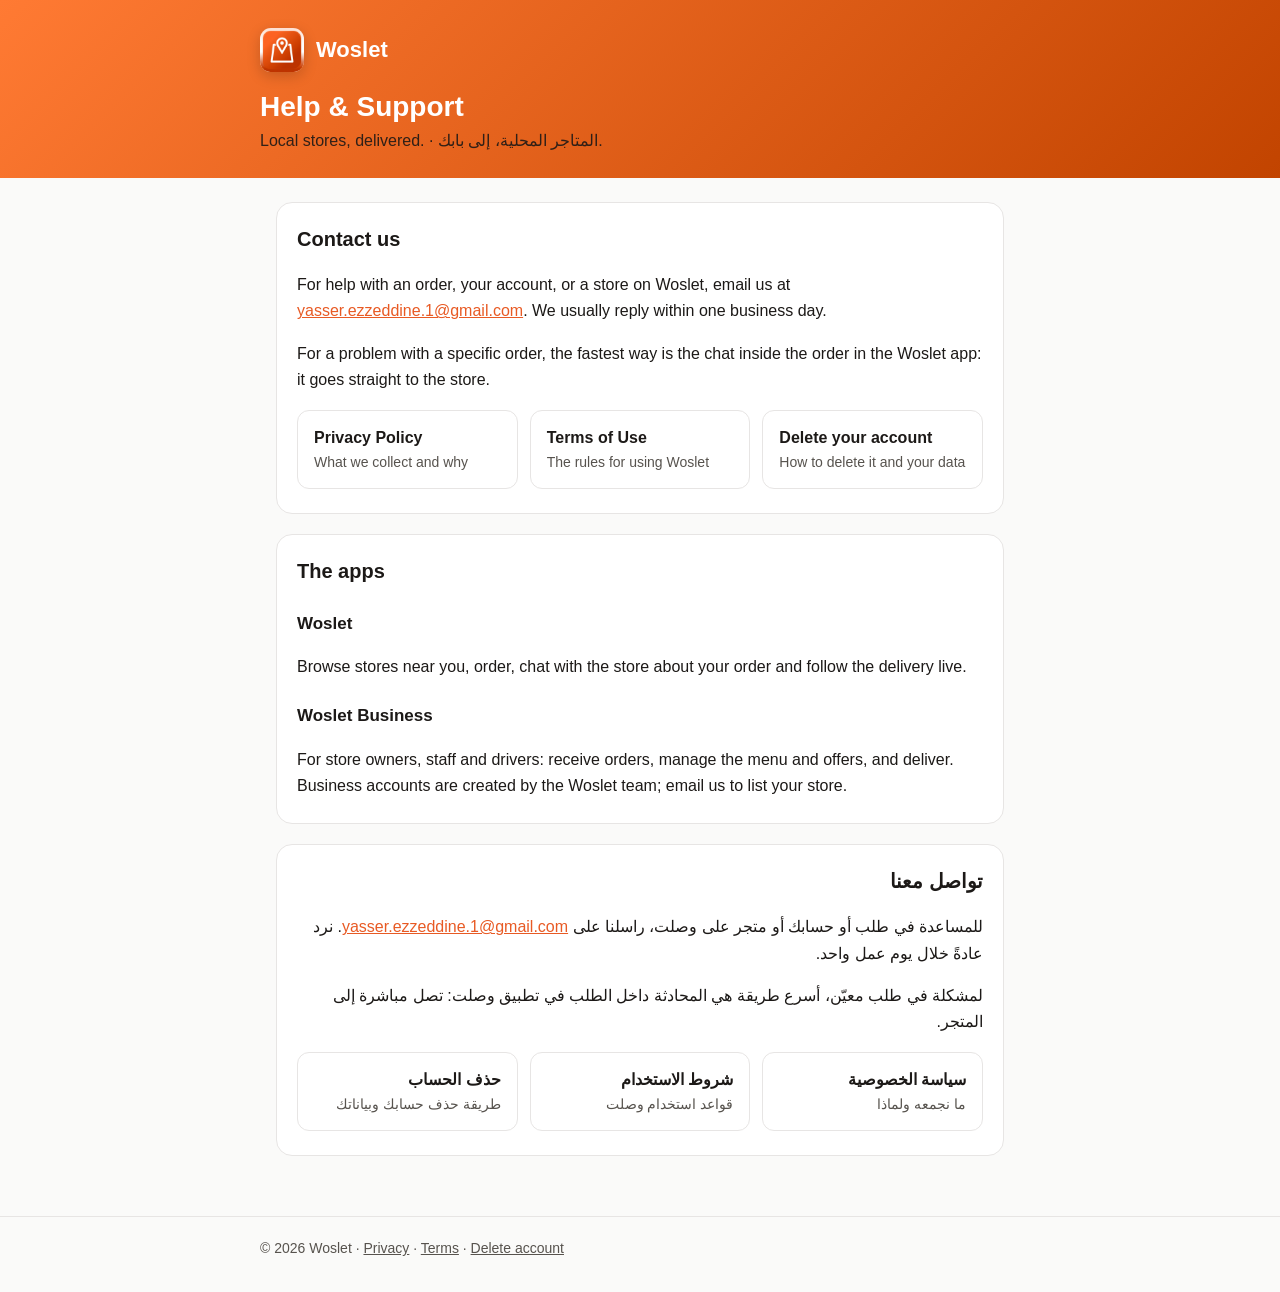
==== index.html @ 94e15484 "Woslet support, privacy, terms and account pages" ====
<!doctype html>
<html lang="en">
<head>
  <meta charset="utf-8">
  <meta name="viewport" content="width=device-width, initial-scale=1">
  <title>Woslet Support</title>
  <meta name="description" content="Woslet: order from local stores in South Lebanon, delivered. Help, contact and policies.">
  <link rel="icon" href="icon.png">
  <link rel="stylesheet" href="style.css">
</head>
<body>
  <header class="site">
    <div class="inner">
      <a class="brand" href="./"><img src="icon.png" alt="">Woslet</a>
      <h1>Help &amp; Support</h1>
      <p>Local stores, delivered. · المتاجر المحلية، إلى بابك.</p>
    </div>
  </header>
  <main>
    <section class="card">
      <h2>Contact us</h2>
      <p>For help with an order, your account, or a store on Woslet, email us at
        <a href="mailto:yasser.ezzeddine.1@gmail.com?subject=Woslet%20support">yasser.ezzeddine.1@gmail.com</a>.
        We usually reply within one business day.</p>
      <p>For a problem with a specific order, the fastest way is the chat inside the order in the Woslet app:
        it goes straight to the store.</p>
      <div class="links">
        <a href="privacy.html">Privacy Policy<span>What we collect and why</span></a>
        <a href="terms.html">Terms of Use<span>The rules for using Woslet</span></a>
        <a href="delete-account.html">Delete your account<span>How to delete it and your data</span></a>
      </div>
    </section>

    <section class="card">
      <h2>The apps</h2>
      <h3>Woslet</h3>
      <p>Browse stores near you, order, chat with the store about your order and follow the delivery live.</p>
      <h3>Woslet Business</h3>
      <p>For store owners, staff and drivers: receive orders, manage the menu and offers, and deliver.
        Business accounts are created by the Woslet team; email us to list your store.</p>
    </section>

    <section class="card ar" lang="ar">
      <h2>تواصل معنا</h2>
      <p>للمساعدة في طلب أو حسابك أو متجر على وصلت، راسلنا على
        <a href="mailto:yasser.ezzeddine.1@gmail.com?subject=Woslet%20support">yasser.ezzeddine.1@gmail.com</a>.
        نرد عادةً خلال يوم عمل واحد.</p>
      <p>لمشكلة في طلب معيّن، أسرع طريقة هي المحادثة داخل الطلب في تطبيق وصلت: تصل مباشرة إلى المتجر.</p>
      <div class="links">
        <a href="privacy.html#ar">سياسة الخصوصية<span>ما نجمعه ولماذا</span></a>
        <a href="terms.html#ar">شروط الاستخدام<span>قواعد استخدام وصلت</span></a>
        <a href="delete-account.html#ar">حذف الحساب<span>طريقة حذف حسابك وبياناتك</span></a>
      </div>
    </section>
  </main>
  <footer class="site">
    <div class="inner">© 2026 Woslet · <a href="privacy.html">Privacy</a> · <a href="terms.html">Terms</a> · <a href="delete-account.html">Delete account</a></div>
  </footer>
</body>
</html>
---- style.css ----
:root {
  --brand: #e85a24;
  --brand-dark: #c24400;
  --green: #2d6a4f;
  --text: #1c1917;
  --muted: #57534e;
  --line: #e7e5e4;
  --card: #ffffff;
  --bg: #fafaf9;
  --ok: #15803d;
  --err: #b91c1c;
}

@media (prefers-color-scheme: dark) {
  :root {
    --text: #f5f5f4;
    --muted: #a8a29e;
    --line: #292524;
    --card: #1c1917;
    --bg: #0c0a09;
    --ok: #4ade80;
    --err: #f87171;
  }
}

* { box-sizing: border-box; }

body {
  margin: 0;
  background: var(--bg);
  color: var(--text);
  font: 16px/1.65 -apple-system, BlinkMacSystemFont, "Segoe UI", Roboto, "Noto Sans Arabic", "Helvetica Neue", Arial, sans-serif;
  -webkit-text-size-adjust: 100%;
}

header.site {
  background: linear-gradient(135deg, #ff7a33, var(--brand-dark));
  color: #fff;
  padding: 28px 16px 24px;
}

header.site .inner, main, footer.site .inner {
  max-width: 760px;
  margin: 0 auto;
}

header.site a { color: #fff; text-decoration: none; }

.brand {
  display: flex;
  align-items: center;
  gap: 12px;
  font-weight: 700;
  font-size: 22px;
}

.brand img {
  width: 44px;
  height: 44px;
  border-radius: 11px;
  box-shadow: 0 4px 14px rgba(0, 0, 0, 0.18);
}

header.site h1 {
  margin: 18px 0 4px;
  font-size: 28px;
  line-height: 1.2;
}

header.site p { margin: 0; opacity: 0.9; }

nav.lang {
  margin-top: 14px;
  display: flex;
  gap: 8px;
  flex-wrap: wrap;
}

nav.lang a {
  font-size: 14px;
  padding: 4px 12px;
  border-radius: 999px;
  background: rgba(255, 255, 255, 0.18);
}

main { padding: 24px 16px 40px; }

section.card {
  background: var(--card);
  border: 1px solid var(--line);
  border-radius: 16px;
  padding: 20px 20px 8px;
  margin-bottom: 20px;
}

h2 { font-size: 20px; margin: 0 0 8px; }
h3 { font-size: 17px; margin: 22px 0 6px; }
p, li { color: var(--text); }
.muted { color: var(--muted); font-size: 14px; }
ul { padding-inline-start: 22px; }
li { margin: 4px 0; }
a { color: var(--brand); }

.ar { direction: rtl; text-align: right; }

.links {
  display: grid;
  grid-template-columns: repeat(auto-fit, minmax(180px, 1fr));
  gap: 12px;
  margin: 8px 0 16px;
}

.links a {
  display: block;
  padding: 14px 16px;
  border-radius: 12px;
  border: 1px solid var(--line);
  background: var(--card);
  color: var(--text);
  text-decoration: none;
  font-weight: 600;
}

.links a span { display: block; font-weight: 400; color: var(--muted); font-size: 14px; }

form { display: grid; gap: 12px; margin: 12px 0 16px; }

label { font-weight: 600; font-size: 14px; }

input[type="password"] {
  width: 100%;
  font: inherit;
  padding: 12px 14px;
  border-radius: 12px;
  border: 1px solid var(--line);
  background: var(--bg);
  color: var(--text);
}

button {
  font: inherit;
  font-weight: 700;
  padding: 13px 16px;
  border: 0;
  border-radius: 12px;
  background: var(--brand);
  color: #fff;
  cursor: pointer;
}

button:disabled { opacity: 0.55; cursor: default; }

.status { font-weight: 600; margin: 8px 0 16px; }
.status.ok { color: var(--ok); }
.status.err { color: var(--err); }

footer.site {
  border-top: 1px solid var(--line);
  padding: 20px 16px 32px;
  font-size: 14px;
  color: var(--muted);
}

footer.site a { color: var(--muted); }
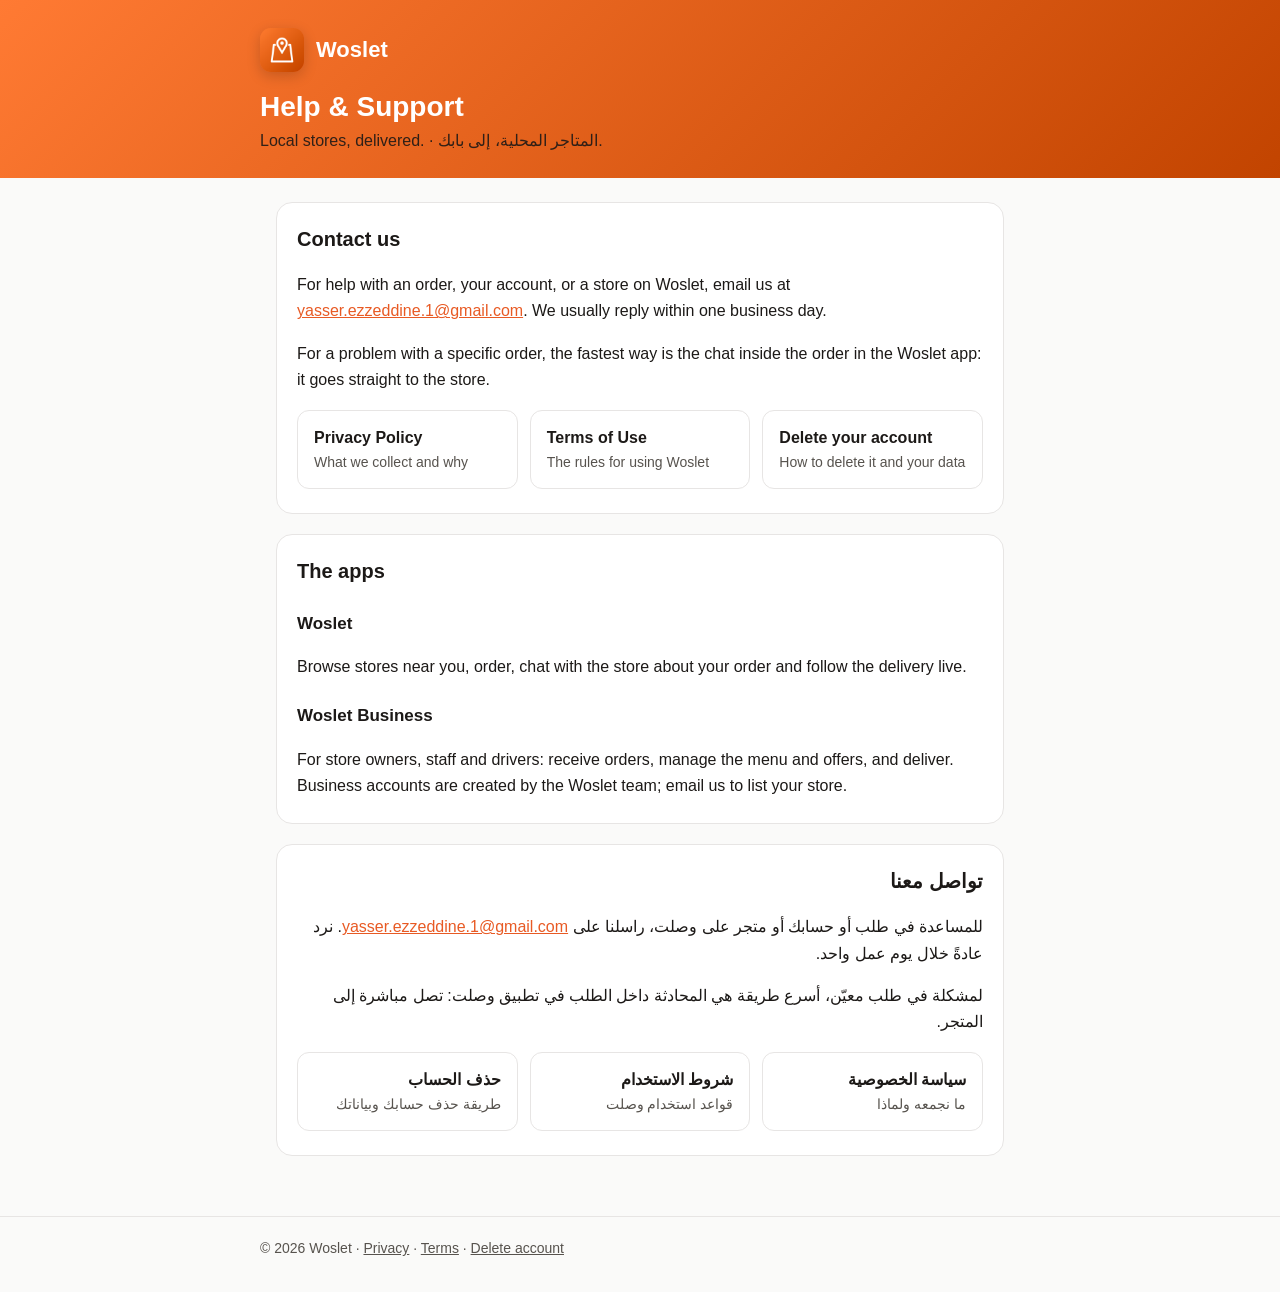
==== commit a4365a38: "Handle every kind of reset and confirmation link" ====
--- a/index.html
+++ b/index.html
@@ -7,6 +7,18 @@
   <meta name="description" content="Woslet: order from local stores in South Lebanon, delivered. Help, contact and policies.">
   <link rel="icon" href="icon.png">
   <link rel="stylesheet" href="style.css">
+  <script>
+    // Email links that land on the home page (an older email, or Supabase
+    // falling back to the site address) go on to the page that handles them.
+    (function () {
+      var hash = location.hash, query = location.search;
+      var all = hash + "&" + query;
+      if (!/access_token=|token_hash=|error_code=|[?&]code=/.test(all)) return;
+      var signup = /type=(signup|email|invite)/.test(all);
+      var page = /type=recovery/.test(all) || !signup ? "reset-password.html" : "confirmed.html";
+      location.replace(page + query + hash);
+    })();
+  </script>
 </head>
 <body>
   <header class="site">
--- a/style.css
+++ b/style.css
@@ -24,6 +24,8 @@
 }
 
 * { box-sizing: border-box; }
+
+[hidden] { display: none !important; }
 
 body {
   margin: 0;
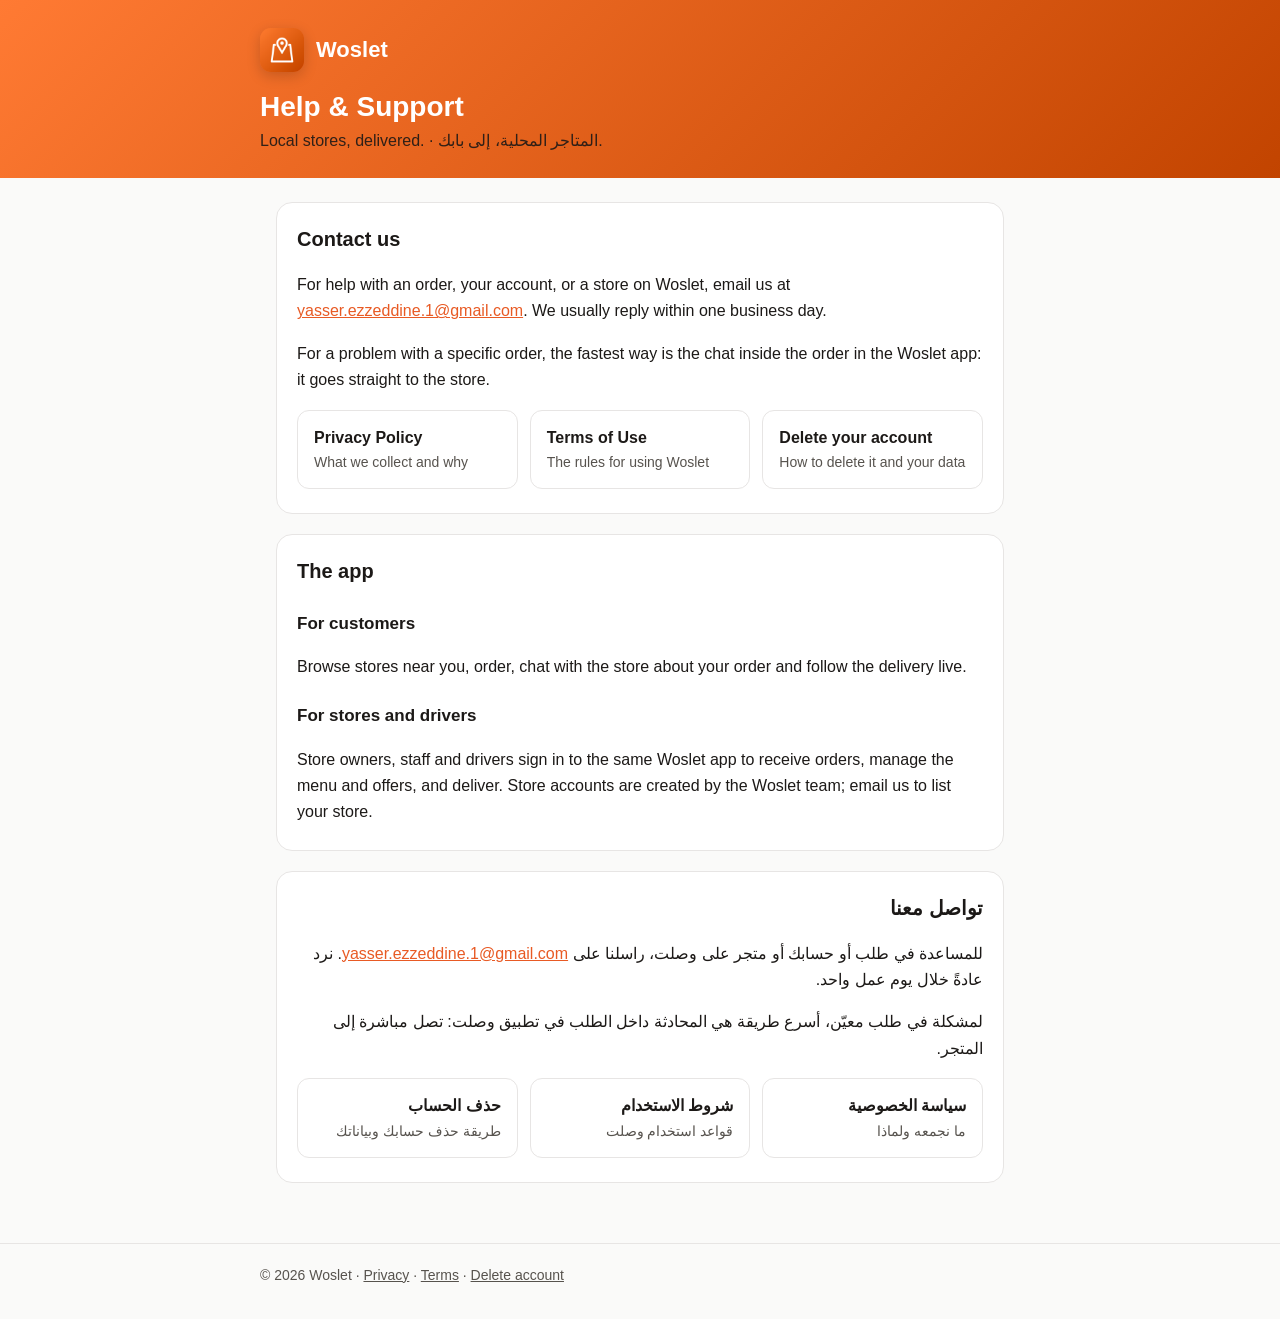
==== commit e6a6a057: "One Woslet app for customers, stores and drivers Co-Authored-By: Claude Opus 5.5 <noreply@anthropic." ====
--- a/index.html
+++ b/index.html
@@ -44,12 +44,12 @@
     </section>
 
     <section class="card">
-      <h2>The apps</h2>
-      <h3>Woslet</h3>
+      <h2>The app</h2>
+      <h3>For customers</h3>
       <p>Browse stores near you, order, chat with the store about your order and follow the delivery live.</p>
-      <h3>Woslet Business</h3>
-      <p>For store owners, staff and drivers: receive orders, manage the menu and offers, and deliver.
-        Business accounts are created by the Woslet team; email us to list your store.</p>
+      <h3>For stores and drivers</h3>
+      <p>Store owners, staff and drivers sign in to the same Woslet app to receive orders, manage the menu and
+        offers, and deliver. Store accounts are created by the Woslet team; email us to list your store.</p>
     </section>
 
     <section class="card ar" lang="ar">
